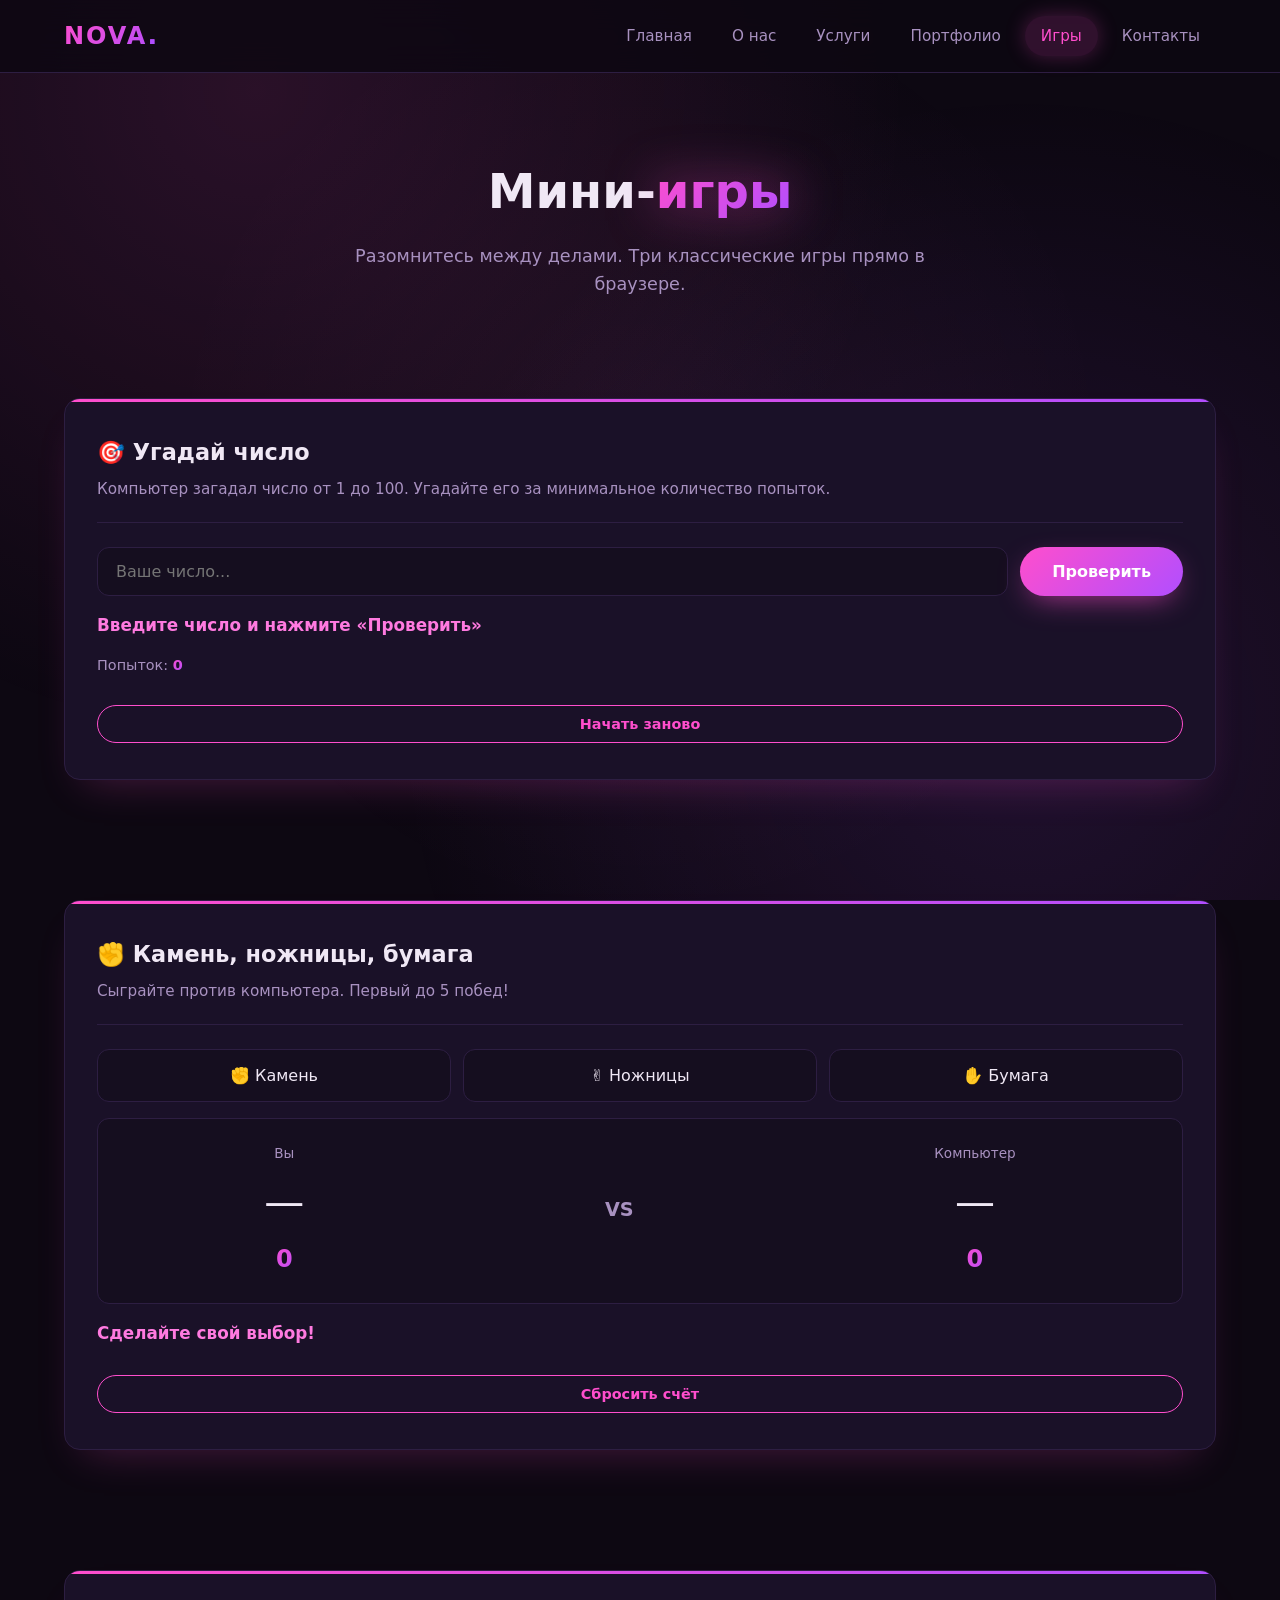
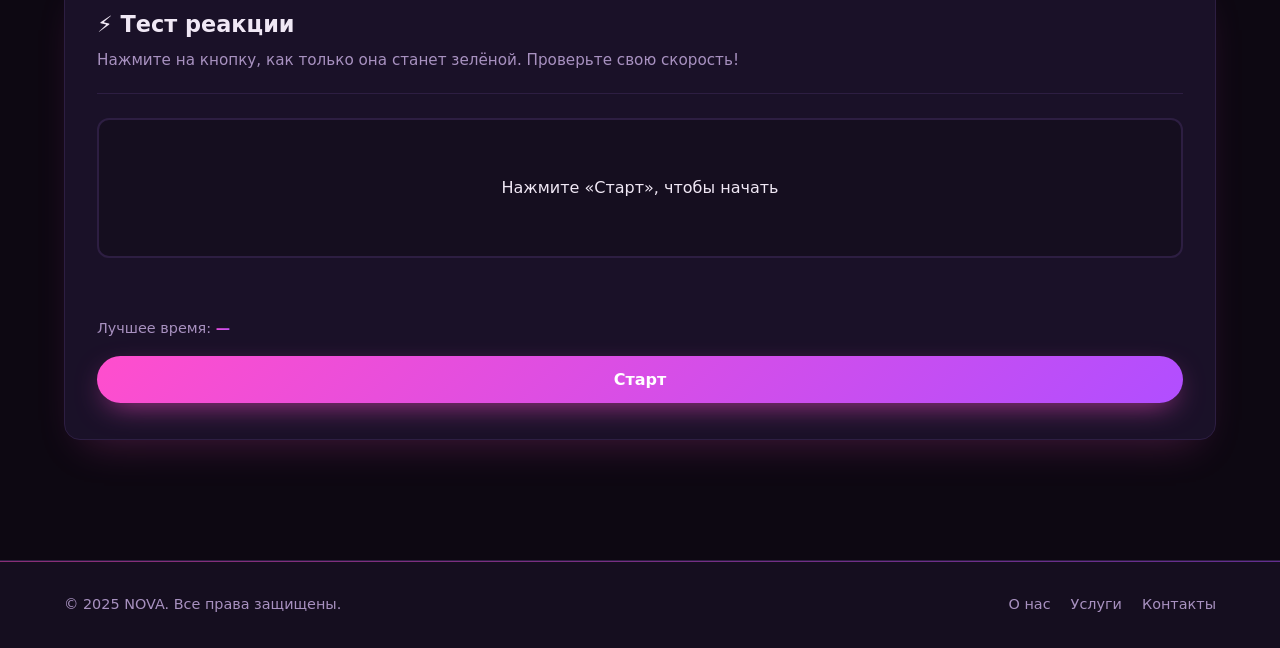
==== games.html @ b70af0ca "Initial commit: static site with 5 pages" ====
<!DOCTYPE html>
<html lang="ru">
<head>
  <meta charset="UTF-8">
  <meta name="viewport" content="width=device-width, initial-scale=1.0">
  <title>NOVA — Игры</title>
  <link rel="stylesheet" href="styles.css">
</head>
<body>
  <header class="header">
    <div class="nav-container">
      <a href="index.html" class="logo">NOVA<span>.</span></a>
      <nav class="nav">
        <a href="index.html" class="nav-link">Главная</a>
        <a href="about.html" class="nav-link">О нас</a>
        <a href="services.html" class="nav-link">Услуги</a>
        <a href="portfolio.html" class="nav-link">Портфолио</a>
        <a href="games.html" class="nav-link active">Игры</a>
        <a href="contact.html" class="nav-link">Контакты</a>
      </nav>
      <button class="menu-toggle" aria-label="Меню">☰</button>
    </div>
  </header>

  <main>
    <section class="section page-header">
      <div class="container">
        <h1 class="page-title fade-up">Мини-<span class="accent">игры</span></h1>
        <p class="page-subtitle fade-up">Разомнитесь между делами. Три классические игры прямо в браузере.</p>
      </div>
    </section>

    <!-- Игра 1: Угадай число -->
    <section class="section">
      <div class="container">
        <div class="game-card fade-up">
          <div class="game-header">
            <h2>🎯 Угадай число</h2>
            <p>Компьютер загадал число от 1 до 100. Угадайте его за минимальное количество попыток.</p>
          </div>
          <div class="game-body" id="guessGame">
            <div class="game-input-row">
              <input type="number" id="guessInput" min="1" max="100" placeholder="Ваше число..." class="game-input">
              <button class="btn" id="guessBtn">Проверить</button>
            </div>
            <p class="game-message" id="guessMessage">Введите число и нажмите «Проверить»</p>
            <p class="game-stats">Попыток: <span id="guessAttempts">0</span></p>
            <button class="btn btn-ghost" id="guessReset">Начать заново</button>
          </div>
        </div>
      </div>
    </section>

    <!-- Игра 2: Камень-Ножницы-Бумага -->
    <section class="section">
      <div class="container">
        <div class="game-card fade-up">
          <div class="game-header">
            <h2>✊ Камень, ножницы, бумага</h2>
            <p>Сыграйте против компьютера. Первый до 5 побед!</p>
          </div>
          <div class="game-body" id="rpsGame">
            <div class="rps-choices">
              <button class="rps-btn" data-choice="rock">✊ Камень</button>
              <button class="rps-btn" data-choice="scissors">✌️ Ножницы</button>
              <button class="rps-btn" data-choice="paper">✋ Бумага</button>
            </div>
            <div class="rps-result">
              <div class="rps-side">
                <span class="rps-label">Вы</span>
                <span class="rps-icon" id="rpsPlayer">—</span>
                <span class="rps-score" id="rpsPlayerScore">0</span>
              </div>
              <div class="rps-vs">VS</div>
              <div class="rps-side">
                <span class="rps-label">Компьютер</span>
                <span class="rps-icon" id="rpsComputer">—</span>
                <span class="rps-score" id="rpsComputerScore">0</span>
              </div>
            </div>
            <p class="game-message" id="rpsMessage">Сделайте свой выбор!</p>
            <button class="btn btn-ghost" id="rpsReset">Сбросить счёт</button>
          </div>
        </div>
      </div>
    </section>

    <!-- Игра 3: Реакция -->
    <section class="section">
      <div class="container">
        <div class="game-card fade-up">
          <div class="game-header">
            <h2>⚡ Тест реакции</h2>
            <p>Нажмите на кнопку, как только она станет зелёной. Проверьте свою скорость!</p>
          </div>
          <div class="game-body" id="reactionGame">
            <div class="reaction-area" id="reactionArea">
              <p id="reactionText">Нажмите «Старт», чтобы начать</p>
            </div>
            <p class="game-message" id="reactionMessage"></p>
            <p class="game-stats">Лучшее время: <span id="reactionBest">—</span></p>
            <button class="btn" id="reactionStart">Старт</button>
          </div>
        </div>
      </div>
    </section>
  </main>

  <footer class="footer">
    <div class="container footer-inner">
      <p>© 2025 NOVA. Все права защищены.</p>
      <div class="footer-links">
        <a href="about.html">О нас</a>
        <a href="services.html">Услуги</a>
        <a href="contact.html">Контакты</a>
      </div>
    </div>
  </footer>

  <script src="script.js"></script>
</body>
</html>
---- styles.css ----
/* ===== Базовые переменные ===== */
:root {
  --bg: #0d0812;
  --bg-2: #150e1f;
  --card-bg: #1a1128;
  --border: #2d1e42;
  --text: #f0e8f5;
  --text-muted: #a891c0;
  --accent: #ff4ecd;
  --accent-2: #b14eff;
  --accent-3: #ff7ae0;
  --gradient: linear-gradient(135deg, #ff4ecd 0%, #b14eff 100%);
  --gradient-soft: linear-gradient(135deg, rgba(255, 78, 205, 0.15) 0%, rgba(177, 78, 255, 0.15) 100%);
  --shadow: 0 20px 40px -20px rgba(255, 78, 205, 0.25);
  --shadow-hover: 0 30px 60px -20px rgba(255, 78, 205, 0.5);
  --radius: 16px;
  --transition: 0.3s cubic-bezier(0.4, 0, 0.2, 1);
}

/* ===== Сброс ===== */
* {
  margin: 0;
  padding: 0;
  box-sizing: border-box;
}

html {
  scroll-behavior: smooth;
}

body {
  font-family: 'Segoe UI', system-ui, -apple-system, sans-serif;
  background: var(--bg);
  color: var(--text);
  line-height: 1.6;
  min-height: 100vh;
  overflow-x: hidden;
}

body::before {
  content: '';
  position: fixed;
  inset: 0;
  background:
    radial-gradient(circle at 20% 10%, rgba(255, 78, 205, 0.12) 0%, transparent 50%),
    radial-gradient(circle at 80% 80%, rgba(177, 78, 255, 0.12) 0%, transparent 50%),
    radial-gradient(circle at 50% 50%, rgba(255, 122, 224, 0.05) 0%, transparent 60%);
  pointer-events: none;
  z-index: -1;
}

a {
  color: inherit;
  text-decoration: none;
}

img {
  max-width: 100%;
  display: block;
}

/* ===== Контейнер ===== */
.container {
  max-width: 1200px;
  margin: 0 auto;
  padding: 0 24px;
}

/* ===== Хедер ===== */
.header {
  position: sticky;
  top: 0;
  z-index: 100;
  background: rgba(13, 8, 18, 0.85);
  backdrop-filter: blur(16px);
  -webkit-backdrop-filter: blur(16px);
  border-bottom: 1px solid var(--border);
}

.nav-container {
  max-width: 1200px;
  margin: 0 auto;
  padding: 16px 24px;
  display: flex;
  align-items: center;
  justify-content: space-between;
  gap: 24px;
}

.logo {
  font-size: 1.5rem;
  font-weight: 800;
  letter-spacing: 2px;
  transition: var(--transition);
  background: var(--gradient);
  -webkit-background-clip: text;
  background-clip: text;
  -webkit-text-fill-color: transparent;
}

.logo span {
  -webkit-text-fill-color: var(--accent-2);
  color: var(--accent-2);
}

.logo:hover {
  filter: drop-shadow(0 0 15px rgba(255, 78, 205, 0.7));
}

.nav {
  display: flex;
  gap: 8px;
  flex-wrap: wrap;
}

.nav-link {
  padding: 8px 16px;
  border-radius: 999px;
  font-size: 0.95rem;
  color: var(--text-muted);
  transition: var(--transition);
  position: relative;
}

.nav-link:hover {
  color: var(--accent);
  background: rgba(255, 78, 205, 0.1);
}

.nav-link.active {
  color: var(--accent);
  background: rgba(255, 78, 205, 0.15);
  box-shadow: 0 0 20px rgba(255, 78, 205, 0.25);
}

.menu-toggle {
  display: none;
  background: none;
  border: 1px solid var(--border);
  color: var(--text);
  font-size: 1.4rem;
  padding: 6px 12px;
  border-radius: 10px;
  cursor: pointer;
  transition: var(--transition);
}

.menu-toggle:hover {
  border-color: var(--accent);
  color: var(--accent);
}

/* ===== Hero ===== */
.hero {
  padding: 100px 0 80px;
  text-align: center;
}

.hero-title {
  font-size: clamp(2rem, 5vw, 3.5rem);
  font-weight: 800;
  line-height: 1.15;
  margin-bottom: 20px;
  letter-spacing: -1px;
}

.accent {
  background: var(--gradient);
  -webkit-background-clip: text;
  background-clip: text;
  -webkit-text-fill-color: transparent;
  filter: drop-shadow(0 0 25px rgba(255, 78, 205, 0.6));
}

.hero-subtitle {
  font-size: 1.15rem;
  color: var(--text-muted);
  max-width: 640px;
  margin: 0 auto 48px;
}

/* ===== Счётчики ===== */
.counter-grid {
  display: grid;
  grid-template-columns: repeat(3, 1fr);
  gap: 24px;
  max-width: 700px;
  margin: 0 auto;
}

.counter-item {
  background: var(--card-bg);
  border: 1px solid var(--border);
  border-radius: var(--radius);
  padding: 28px 16px;
  text-align: center;
  transition: var(--transition);
  box-shadow: var(--shadow);
  position: relative;
  overflow: hidden;
}

.counter-item::before {
  content: '';
  position: absolute;
  top: 0;
  left: 0;
  right: 0;
  height: 2px;
  background: var(--gradient);
}

.counter-item:hover {
  border-color: var(--accent);
  transform: translateY(-5px);
  box-shadow: var(--shadow-hover);
}

.counter {
  display: block;
  font-size: 2.5rem;
  font-weight: 800;
  background: var(--gradient);
  -webkit-background-clip: text;
  background-clip: text;
  -webkit-text-fill-color: transparent;
  filter: drop-shadow(0 0 20px rgba(255, 78, 205, 0.5));
}

.counter-label {
  font-size: 0.9rem;
  color: var(--text-muted);
}

/* ===== Секции ===== */
.section {
  padding: 60px 0;
}

.section-title {
  font-size: clamp(1.6rem, 3vw, 2.2rem);
  font-weight: 700;
  margin-bottom: 40px;
  text-align: center;
}

.page-header {
  padding: 80px 0 40px;
  text-align: center;
}

.page-title {
  font-size: clamp(2rem, 4vw, 3rem);
  font-weight: 800;
  margin-bottom: 12px;
}

.page-subtitle {
  color: var(--text-muted);
  font-size: 1.1rem;
  max-width: 600px;
  margin: 0 auto;
}

/* ===== Карточки ===== */
.card-grid {
  display: grid;
  grid-template-columns: repeat(auto-fit, minmax(260px, 1fr));
  gap: 24px;
}

.card {
  background: var(--card-bg);
  border: 1px solid var(--border);
  border-radius: var(--radius);
  padding: 32px 24px;
  transition: var(--transition);
  position: relative;
  overflow: hidden;
  box-shadow: var(--shadow);
}

.card::before {
  content: '';
  position: absolute;
  top: 0;
  left: 0;
  right: 0;
  height: 3px;
  background: var(--gradient);
  transform: scaleX(0);
  transform-origin: left;
  transition: transform 0.4s ease;
}

.card:hover::before {
  transform: scaleX(1);
}

.card:hover {
  border-color: rgba(255, 78, 205, 0.5);
  transform: translateY(-8px);
  box-shadow: var(--shadow-hover);
}

.card-icon {
  font-size: 2.2rem;
  margin-bottom: 16px;
  display: inline-block;
  filter: drop-shadow(0 0 12px rgba(255, 78, 205, 0.4));
}

.card h3 {
  font-size: 1.2rem;
  margin-bottom: 10px;
}

.card p {
  color: var(--text-muted);
  font-size: 0.95rem;
}

.price {
  display: inline-block;
  margin-top: 16px;
  background: var(--gradient);
  -webkit-background-clip: text;
  background-clip: text;
  -webkit-text-fill-color: transparent;
  font-weight: 700;
  font-size: 0.95rem;
}

/* ===== CTA ===== */
.cta {
  background: linear-gradient(135deg, var(--card-bg) 0%, #221536 100%);
  border: 1px solid var(--border);
  border-radius: var(--radius);
  padding: 60px 40px;
  text-align: center;
  box-shadow: var(--shadow);
  position: relative;
  overflow: hidden;
}

.cta::before {
  content: '';
  position: absolute;
  top: -50%;
  right: -50%;
  width: 100%;
  height: 100%;
  background: radial-gradient(circle, rgba(255, 78, 205, 0.15) 0%, transparent 70%);
  pointer-events: none;
}

.cta h2 {
  font-size: clamp(1.5rem, 3vw, 2rem);
  margin-bottom: 12px;
}

.cta p {
  color: var(--text-muted);
  margin-bottom: 28px;
}

/* ===== Кнопки ===== */
.btn {
  display: inline-block;
  padding: 14px 32px;
  background: var(--gradient);
  color: #fff;
  font-weight: 700;
  border: none;
  border-radius: 999px;
  cursor: pointer;
  font-size: 1rem;
  transition: var(--transition);
  box-shadow: 0 10px 30px -10px rgba(255, 78, 205, 0.7);
  font-family: inherit;
  position: relative;
}

.btn:hover {
  transform: translateY(-3px);
  box-shadow: 0 20px 40px -10px rgba(255, 78, 205, 0.9);
  filter: brightness(1.1);
}

.btn:active {
  transform: translateY(0);
}

.btn-ghost {
  background: transparent;
  border: 1px solid var(--accent);
  color: var(--accent);
  box-shadow: none;
  margin-top: 12px;
  padding: 10px 24px;
  font-size: 0.9rem;
}

.btn-ghost:hover {
  background: rgba(255, 78, 205, 0.1);
  box-shadow: 0 0 25px rgba(255, 78, 205, 0.35);
}

/* ===== О нас ===== */
.about-grid {
  display: grid;
  grid-template-columns: 1fr 1fr;
  gap: 48px;
  align-items: center;
}

.about-text h2 {
  font-size: 1.8rem;
  margin-bottom: 20px;
}

.about-text p {
  color: var(--text-muted);
  margin-bottom: 16px;
}

.gradient-box {
  aspect-ratio: 1;
  border-radius: var(--radius);
  background: linear-gradient(135deg, #ff4ecd 0%, #b14eff 50%, #7b2ff7 100%);
  display: flex;
  align-items: center;
  justify-content: center;
  font-size: 3rem;
  font-weight: 900;
  color: #fff;
  letter-spacing: 4px;
  box-shadow: 0 30px 60px -20px rgba(255, 78, 205, 0.6);
  animation: float 6s ease-in-out infinite;
  text-shadow: 0 0 20px rgba(255, 255, 255, 0.5);
}

@keyframes float {
  0%, 100% { transform: translateY(0); }
  50% { transform: translateY(-15px); }
}

/* ===== Команда ===== */
.team-grid {
  display: grid;
  grid-template-columns: repeat(auto-fit, minmax(200px, 1fr));
  gap: 24px;
}

.team-card {
  background: var(--card-bg);
  border: 1px solid var(--border);
  border-radius: var(--radius);
  padding: 32px 20px;
  text-align: center;
  transition: var(--transition);
  box-shadow: var(--shadow);
}

.team-card:hover {
  border-color: var(--accent);
  transform: translateY(-6px);
  box-shadow: var(--shadow-hover);
}

.avatar {
  width: 72px;
  height: 72px;
  border-radius: 50%;
  background: var(--gradient);
  color: #fff;
  font-size: 1.8rem;
  font-weight: 800;
  display: flex;
  align-items: center;
  justify-content: center;
  margin: 0 auto 16px;
  box-shadow: 0 0 25px rgba(255, 78, 205, 0.5);
}

.team-card h3 {
  font-size: 1.05rem;
  margin-bottom: 4px;
}

.team-card p {
  color: var(--text-muted);
  font-size: 0.85rem;
}

/* ===== Шаги ===== */
.steps {
  display: grid;
  grid-template-columns: repeat(auto-fit, minmax(220px, 1fr));
  gap: 24px;
}

.step {
  background: var(--card-bg);
  border: 1px solid var(--border);
  border-radius: var(--radius);
  padding: 28px 24px;
  position: relative;
  transition: var(--transition);
}

.step:hover {
  border-color: var(--accent);
  transform: translateY(-5px);
  box-shadow: var(--shadow-hover);
}

.step-num {
  font-size: 2rem;
  font-weight: 800;
  background: var(--gradient);
  -webkit-background-clip: text;
  background-clip: text;
  -webkit-text-fill-color: transparent;
  opacity: 0.6;
  display: block;
  margin-bottom: 12px;
}

.step h3 {
  margin-bottom: 8px;
}

.step p {
  color: var(--text-muted);
  font-size: 0.9rem;
}

/* ===== Портфолио ===== */
.portfolio-grid {
  display: grid;
  grid-template-columns: repeat(auto-fit, minmax(300px, 1fr));
  gap: 24px;
}

.portfolio-card {
  background: var(--card-bg);
  border: 1px solid var(--border);
  border-radius: var(--radius);
  overflow: hidden;
  transition: var(--transition);
  box-shadow: var(--shadow);
}

.portfolio-card:hover {
  transform: translateY(-8px);
  border-color: var(--accent);
  box-shadow: var(--shadow-hover);
}

.portfolio-preview {
  height: 180px;
  display: flex;
  align-items: center;
  justify-content: center;
  font-size: 1.5rem;
  font-weight: 800;
  color: #fff;
  letter-spacing: 2px;
  text-shadow: 0 2px 10px rgba(0, 0, 0, 0.3);
}

.gradient-1 { background: linear-gradient(135deg, #ff4ecd, #b14eff); }
.gradient-2 { background: linear-gradient(135deg, #b14eff, #7b2ff7); }
.gradient-3 { background: linear-gradient(135deg, #ff2d95, #ff4ecd); }
.gradient-4 { background: linear-gradient(135deg, #ff7ae0, #b14eff); }
.gradient-5 { background: linear-gradient(135deg, #7b2ff7, #ff4ecd); }
.gradient-6 { background: linear-gradient(135deg, #ff4ecd, #ffb800); }

.portfolio-info {
  padding: 22px;
}

.portfolio-info h3 {
  margin-bottom: 6px;
}

.portfolio-info p {
  color: var(--text-muted);
  font-size: 0.9rem;
  margin-bottom: 12px;
}

.tag {
  display: inline-block;
  padding: 4px 12px;
  border-radius: 999px;
  background: rgba(255, 78, 205, 0.15);
  color: var(--accent-3);
  font-size: 0.75rem;
  font-weight: 600;
  border: 1px solid rgba(255, 78, 205, 0.25);
}

/* ===== Игры ===== */
.game-card {
  background: var(--card-bg);
  border: 1px solid var(--border);
  border-radius: var(--radius);
  padding: 36px 32px;
  box-shadow: var(--shadow);
  transition: var(--transition);
  position: relative;
  overflow: hidden;
}

.game-card::before {
  content: '';
  position: absolute;
  top: 0;
  left: 0;
  right: 0;
  height: 3px;
  background: var(--gradient);
}

.game-card:hover {
  border-color: rgba(255, 78, 205, 0.4);
}

.game-header {
  margin-bottom: 24px;
  padding-bottom: 20px;
  border-bottom: 1px solid var(--border);
}

.game-header h2 {
  font-size: 1.4rem;
  margin-bottom: 6px;
}

.game-header p {
  color: var(--text-muted);
  font-size: 0.95rem;
}

.game-body {
  display: flex;
  flex-direction: column;
  gap: 16px;
}

.game-input-row {
  display: flex;
  gap: 12px;
  flex-wrap: wrap;
}

.game-input {
  flex: 1;
  min-width: 160px;
  padding: 14px 18px;
  background: var(--bg-2);
  border: 1px solid var(--border);
  border-radius: 12px;
  color: var(--text);
  font-size: 1rem;
  font-family: inherit;
  transition: var(--transition);
}

.game-input:focus {
  outline: none;
  border-color: var(--accent);
  box-shadow: 0 0 0 3px rgba(255, 78, 205, 0.2);
}

.game-message {
  font-size: 1.05rem;
  font-weight: 600;
  min-height: 1.6em;
  color: var(--accent-3);
}

.game-stats {
  color: var(--text-muted);
  font-size: 0.9rem;
}

.game-stats span {
  background: var(--gradient);
  -webkit-background-clip: text;
  background-clip: text;
  -webkit-text-fill-color: transparent;
  font-weight: 700;
}

/* RPS */
.rps-choices {
  display: flex;
  gap: 12px;
  flex-wrap: wrap;
}

.rps-btn {
  flex: 1;
  min-width: 120px;
  padding: 16px;
  background: var(--bg-2);
  border: 1px solid var(--border);
  border-radius: 12px;
  color: var(--text);
  font-size: 1rem;
  cursor: pointer;
  transition: var(--transition);
  font-family: inherit;
}

.rps-btn:hover {
  border-color: var(--accent);
  background: rgba(255, 78, 205, 0.1);
  transform: translateY(-3px);
  box-shadow: 0 10px 25px -10px rgba(255, 78, 205, 0.5);
}

.rps-btn:disabled {
  opacity: 0.5;
  cursor: not-allowed;
  transform: none;
}

.rps-result {
  display: flex;
  align-items: center;
  justify-content: space-around;
  gap: 16px;
  padding: 24px;
  background: var(--bg-2);
  border-radius: 12px;
  border: 1px solid var(--border);
}

.rps-side {
  display: flex;
  flex-direction: column;
  align-items: center;
  gap: 6px;
}

.rps-label {
  font-size: 0.85rem;
  color: var(--text-muted);
}

.rps-icon {
  font-size: 2.5rem;
}

.rps-score {
  font-size: 1.5rem;
  font-weight: 800;
  background: var(--gradient);
  -webkit-background-clip: text;
  background-clip: text;
  -webkit-text-fill-color: transparent;
}

.rps-vs {
  font-weight: 800;
  color: var(--text-muted);
  font-size: 1.2rem;
}

/* Reaction */
.reaction-area {
  min-height: 140px;
  border-radius: 12px;
  background: var(--bg-2);
  border: 2px solid var(--border);
  display: flex;
  align-items: center;
  justify-content: center;
  cursor: pointer;
  transition: var(--transition);
  user-select: none;
  padding: 20px;
  text-align: center;
}

.reaction-area.ready {
  background: var(--gradient);
  border-color: var(--accent);
  color: #fff;
  font-weight: 800;
  font-size: 1.3rem;
  animation: pulse 0.6s ease-in-out infinite alternate;
}

.reaction-area.waiting {
  background: #2a1a2a;
  border-color: #ff4444;
  color: #ff8888;
}

@keyframes pulse {
  from { box-shadow: 0 0 0 0 rgba(255, 78, 205, 0.7); }
  to { box-shadow: 0 0 0 20px rgba(255, 78, 205, 0); }
}

/* ===== Контакты ===== */
.contact-grid {
  display: grid;
  grid-template-columns: 1fr 1.3fr;
  gap: 40px;
}

.contact-info h2 {
  margin-bottom: 24px;
}

.contact-item {
  display: flex;
  gap: 16px;
  margin-bottom: 24px;
  align-items: flex-start;
}

.contact-icon {
  font-size: 1.5rem;
  width: 48px;
  height: 48px;
  background: var(--card-bg);
  border: 1px solid var(--border);
  border-radius: 12px;
  display: flex;
  align-items: center;
  justify-content: center;
  flex-shrink: 0;
  transition: var(--transition);
}

.contact-item:hover .contact-icon {
  border-color: var(--accent);
  box-shadow: 0 0 20px rgba(255, 78, 205, 0.3);
}

.contact-item strong {
  display: block;
  margin-bottom: 4px;
}

.contact-item p {
  color: var(--text-muted);
}

.contact-form {
  background: var(--card-bg);
  border: 1px solid var(--border);
  border-radius: var(--radius);
  padding: 36px 32px;
  box-shadow: var(--shadow);
  position: relative;
  overflow: hidden;
}

.contact-form::before {
  content: '';
  position: absolute;
  top: 0;
  left: 0;
  right: 0;
  height: 3px;
  background: var(--gradient);
}

.contact-form h2 {
  margin-bottom: 24px;
}

.form-group {
  margin-bottom: 20px;
}

.form-group label {
  display: block;
  margin-bottom: 8px;
  font-size: 0.9rem;
  color: var(--text-muted);
}

.form-group input,
.form-group textarea {
  width: 100%;
  padding: 14px 18px;
  background: var(--bg-2);
  border: 1px solid var(--border);
  border-radius: 12px;
  color: var(--text);
  font-size: 1rem;
  font-family: inherit;
  transition: var(--transition);
  resize: vertical;
}

.form-group input:focus,
.form-group textarea:focus {
  outline: none;
  border-color: var(--accent);
  box-shadow: 0 0 0 3px rgba(255, 78, 205, 0.2);
}

.form-success {
  display: none;
  margin-top: 16px;
  color: var(--accent-3);
  font-weight: 600;
}

.form-success.show {
  display: block;
  animation: fadeIn 0.5s ease;
}

/* ===== Футер ===== */
.footer {
  border-top: 1px solid var(--border);
  padding: 32px 0;
  margin-top: 60px;
  background: var(--bg-2);
  position: relative;
}

.footer::before {
  content: '';
  position: absolute;
  top: 0;
  left: 0;
  right: 0;
  height: 1px;
  background: var(--gradient);
  opacity: 0.5;
}

.footer-inner {
  display: flex;
  justify-content: space-between;
  align-items: center;
  gap: 16px;
  flex-wrap: wrap;
  color: var(--text-muted);
  font-size: 0.9rem;
}

.footer-links {
  display: flex;
  gap: 20px;
}

.footer-links a {
  color: var(--text-muted);
  transition: var(--transition);
}

.footer-links a:hover {
  color: var(--accent);
  text-shadow: 0 0 12px rgba(255, 78, 205, 0.6);
}

/* ===== Анимации появления ===== */
.fade-up {
  opacity: 0;
  transform: translateY(30px);
  transition: opacity 0.7s ease, transform 0.7s ease;
}

.fade-up.visible {
  opacity: 1;
  transform: translateY(0);
}

@keyframes fadeIn {
  from { opacity: 0; transform: translateY(-10px); }
  to { opacity: 1; transform: translateY(0); }
}

/* ===== Скроллбар ===== */
::-webkit-scrollbar {
  width: 10px;
}

::-webkit-scrollbar-track {
  background: var(--bg);
}

::-webkit-scrollbar-thumb {
  background: linear-gradient(180deg, #ff4ecd, #b14eff);
  border-radius: 5px;
}

::-webkit-scrollbar-thumb:hover {
  background: linear-gradient(180deg, #ff7ae0, #b14eff);
}

/* ===== Выделение текста ===== */
::selection {
  background: rgba(255, 78, 205, 0.4);
  color: #fff;
}

/* ===== Адаптив ===== */
@media (max-width: 900px) {
  .about-grid,
  .contact-grid {
    grid-template-columns: 1fr;
  }

  .counter-grid {
    grid-template-columns: 1fr;
    max-width: 340px;
  }
}

@media (max-width: 700px) {
  .menu-toggle {
    display: block;
  }

  .nav {
    position: absolute;
    top: 100%;
    left: 0;
    right: 0;
    flex-direction: column;
    background: rgba(13, 8, 18, 0.98);
    backdrop-filter: blur(16px);
    padding: 16px;
    gap: 4px;
    border-bottom: 1px solid var(--border);
    transform: translateY(-10px);
    opacity: 0;
    pointer-events: none;
    transition: var(--transition);
  }

  .nav.open {
    transform: translateY(0);
    opacity: 1;
    pointer-events: all;
  }

  .nav-link {
    width: 100%;
    text-align: center;
    padding: 12px;
  }

  .hero {
    padding: 60px 0 40px;
  }

  .section {
    padding: 40px 0;
  }

  .contact-form {
    padding: 24px 20px;
  }

  .game-card {
    padding: 24px 20px;
  }

  .rps-result {
    flex-direction: column;
  }
}
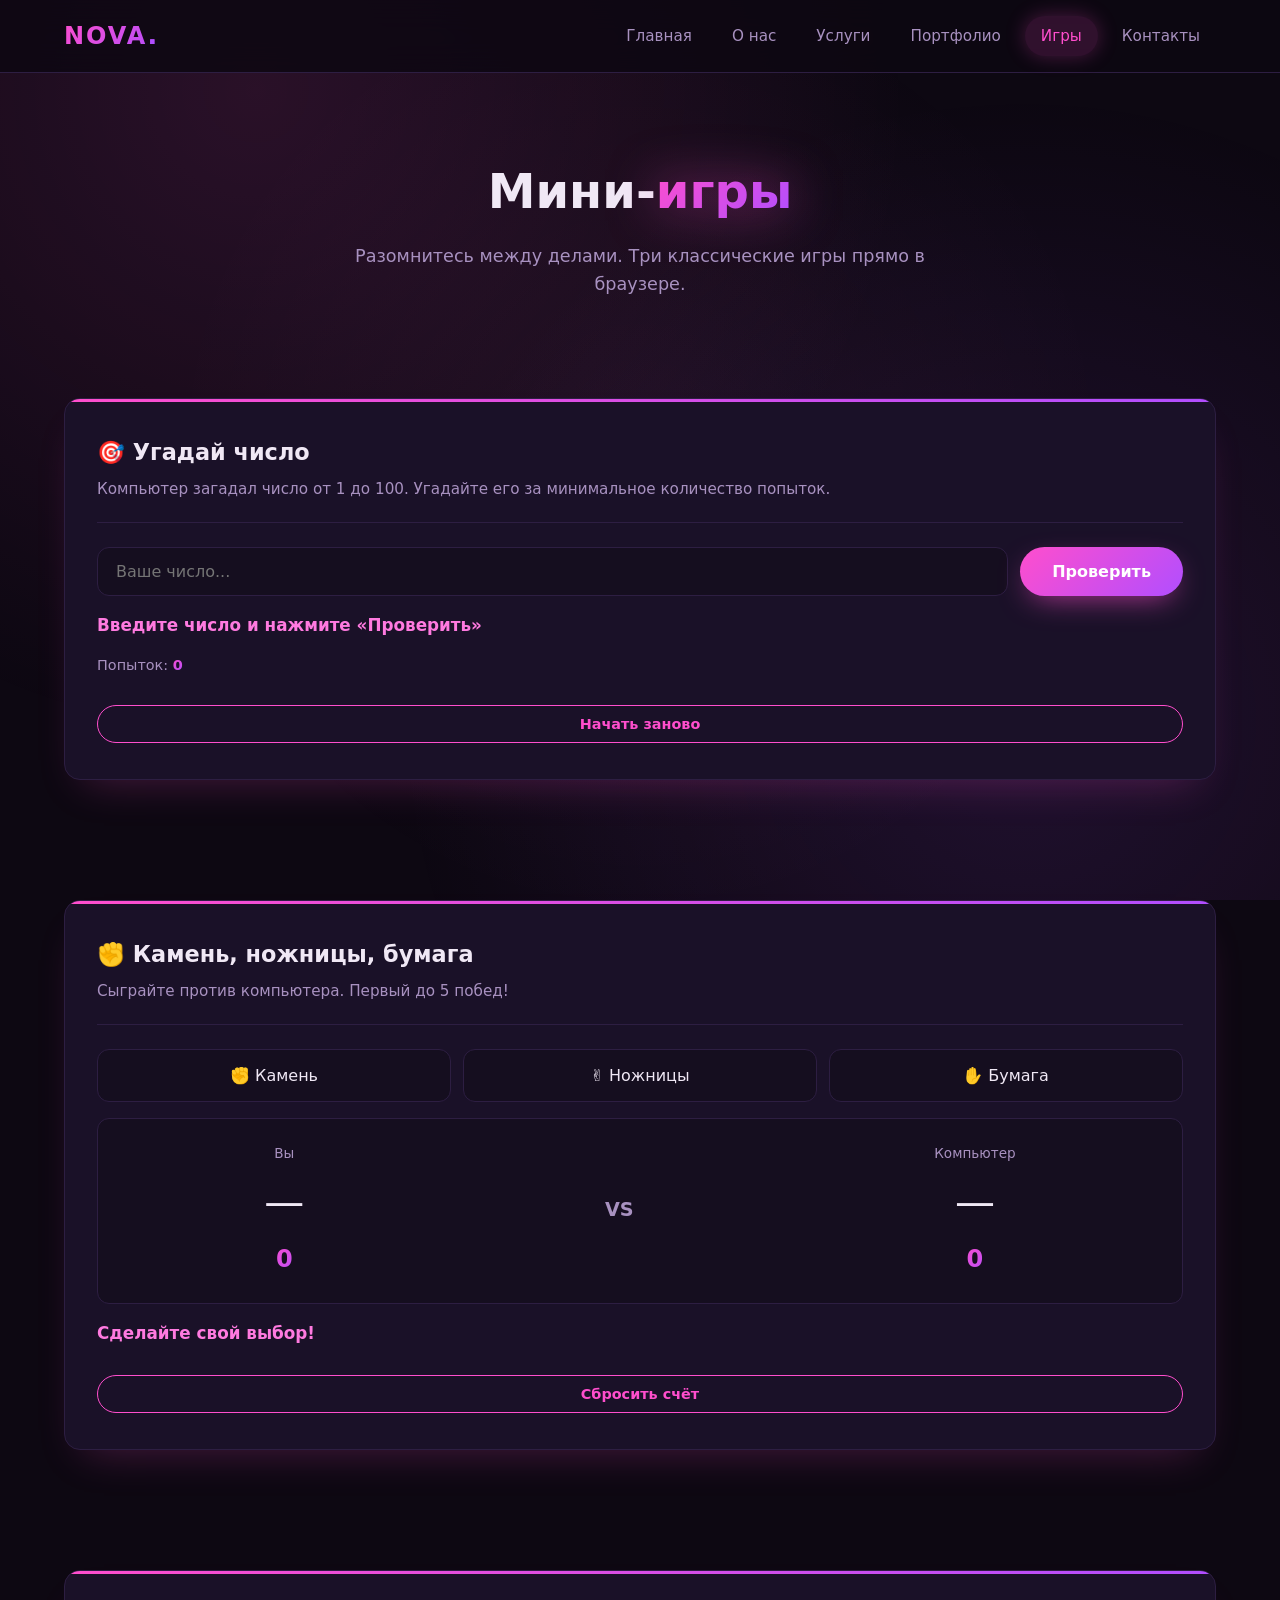
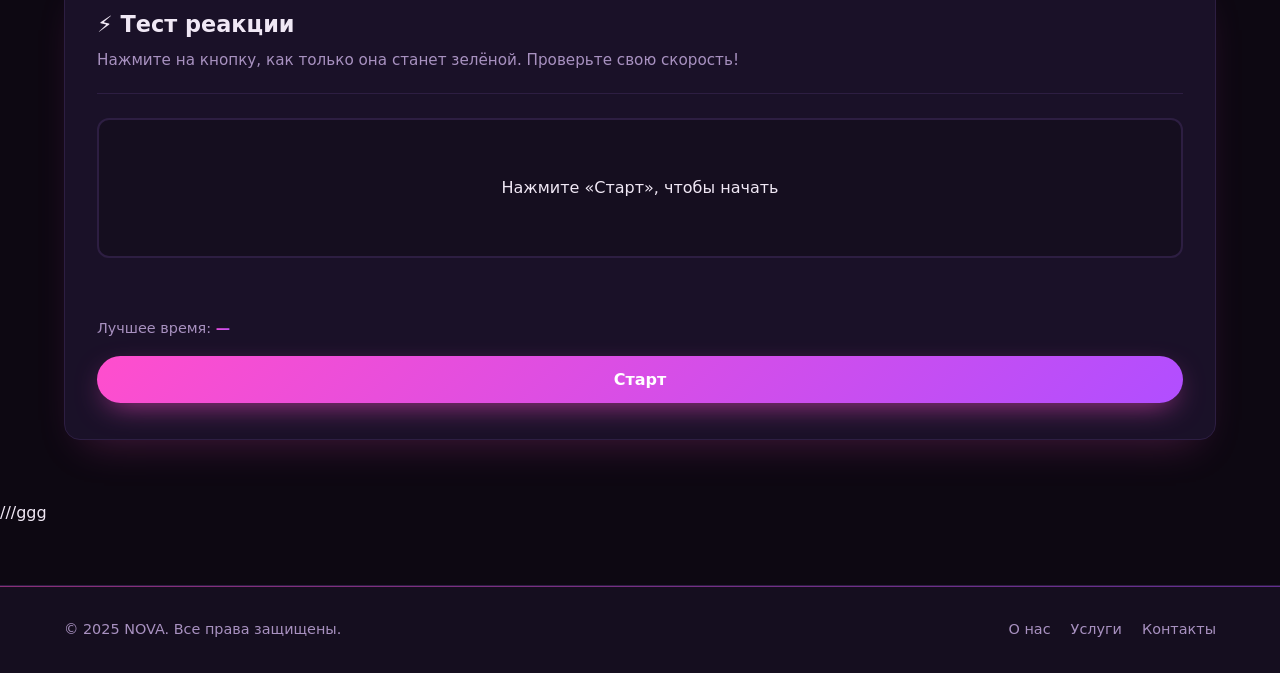
==== commit ed9482ac: "upd readme" ====
--- a/games.html
+++ b/games.html
@@ -105,7 +105,7 @@
       </div>
     </section>
   </main>
-
+///ggg
   <footer class="footer">
     <div class="container footer-inner">
       <p>© 2025 NOVA. Все права защищены.</p>
